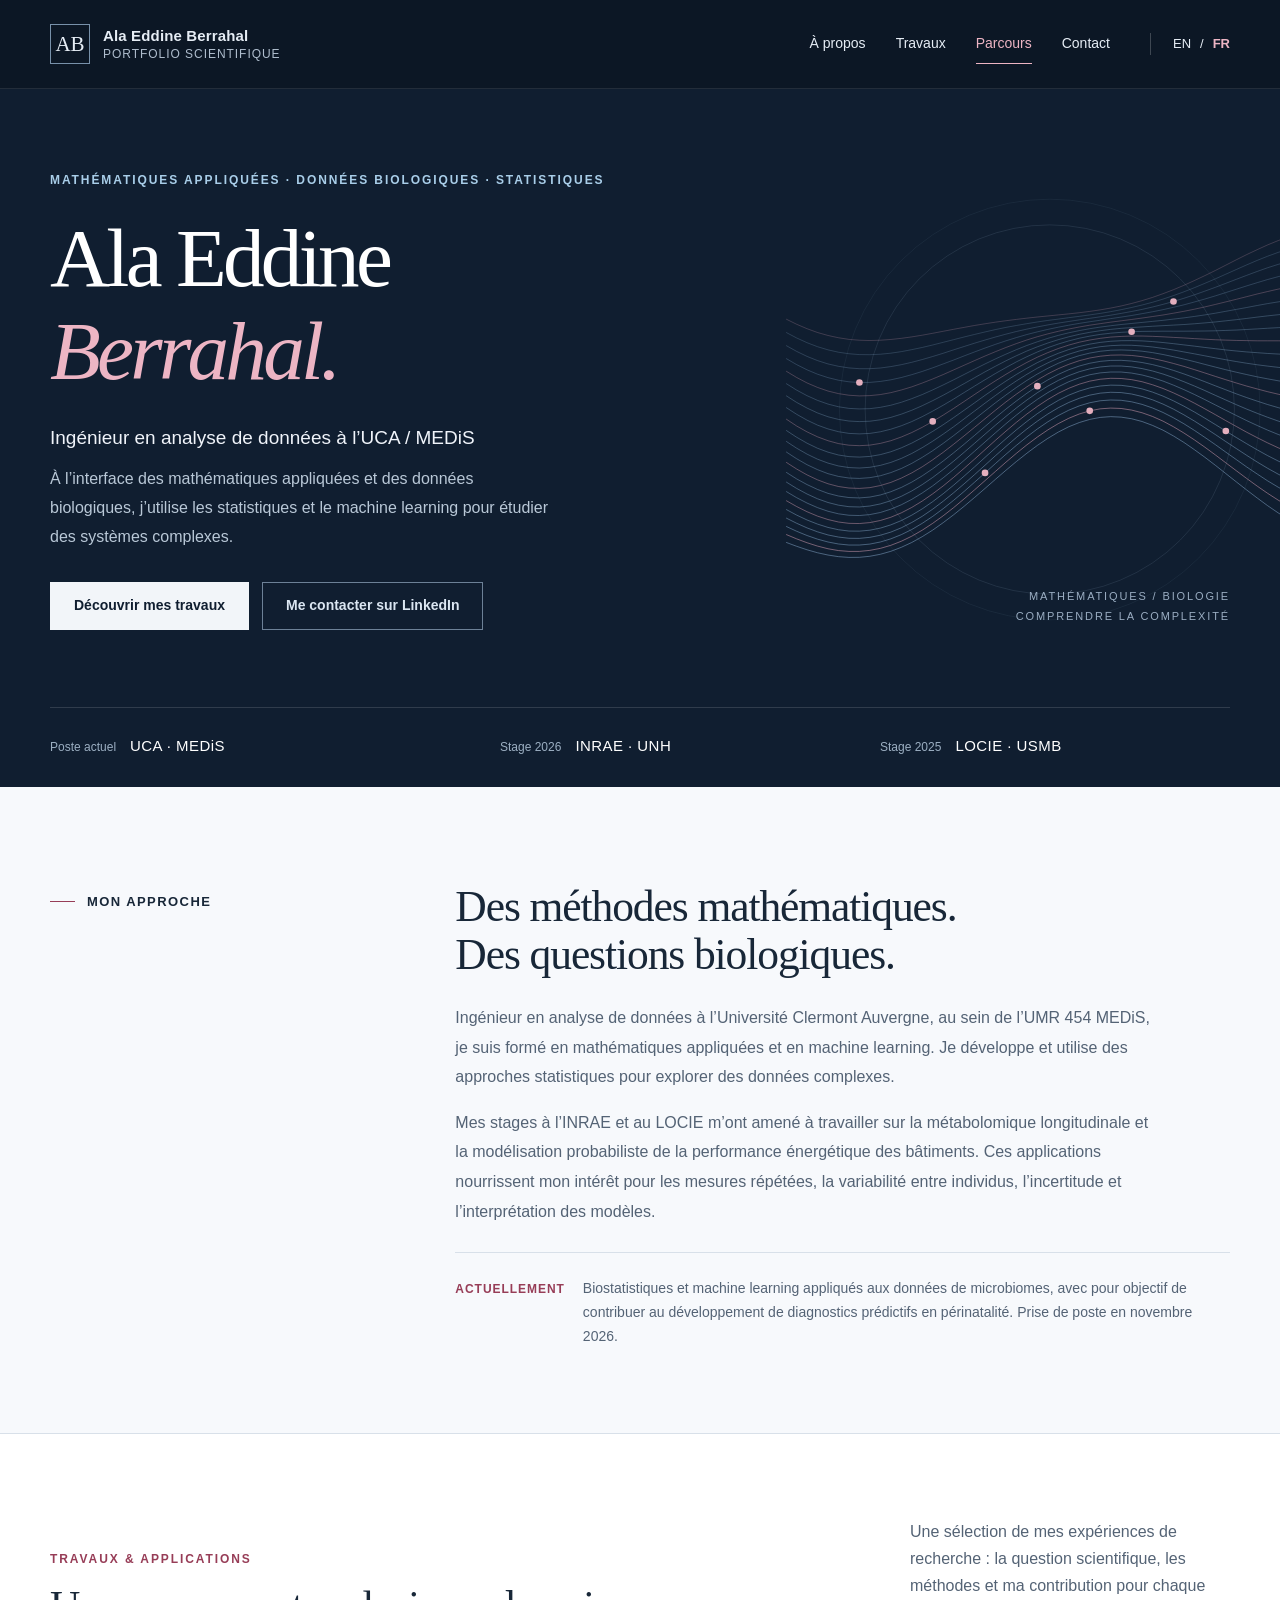
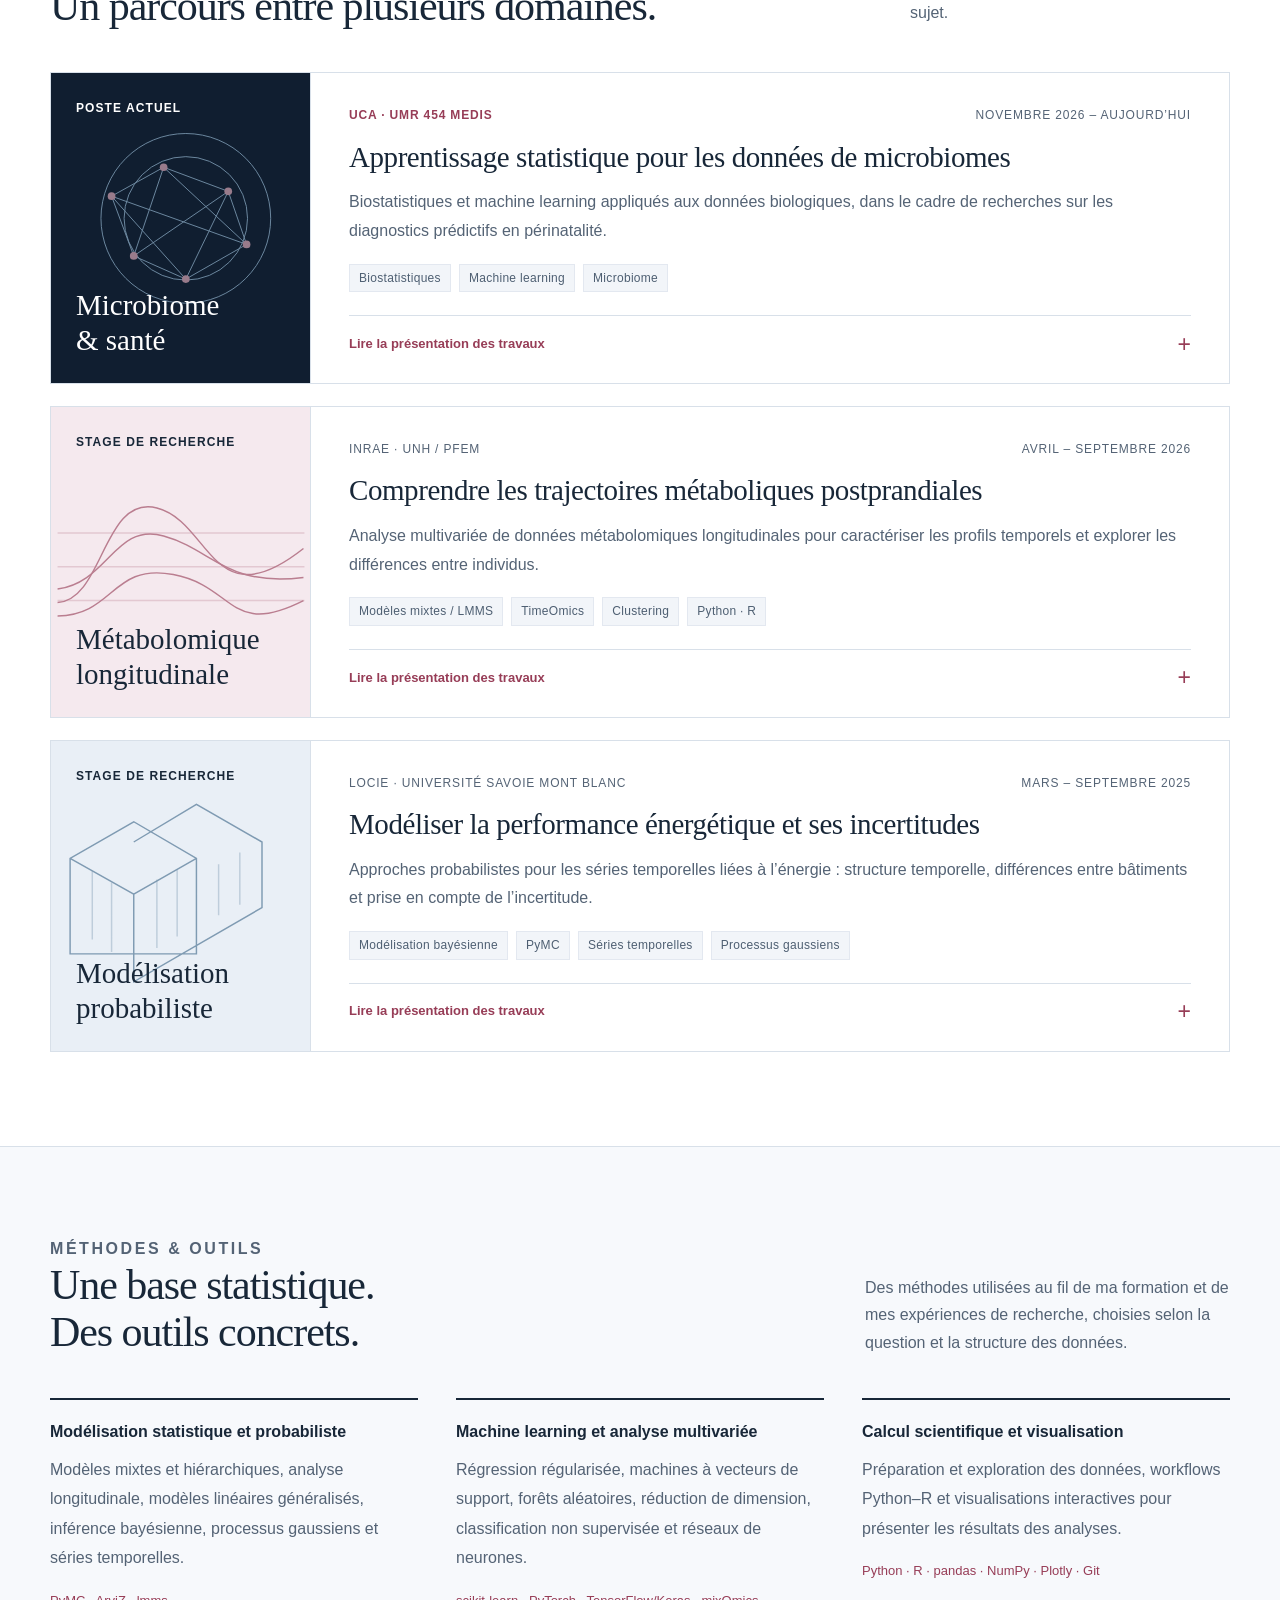
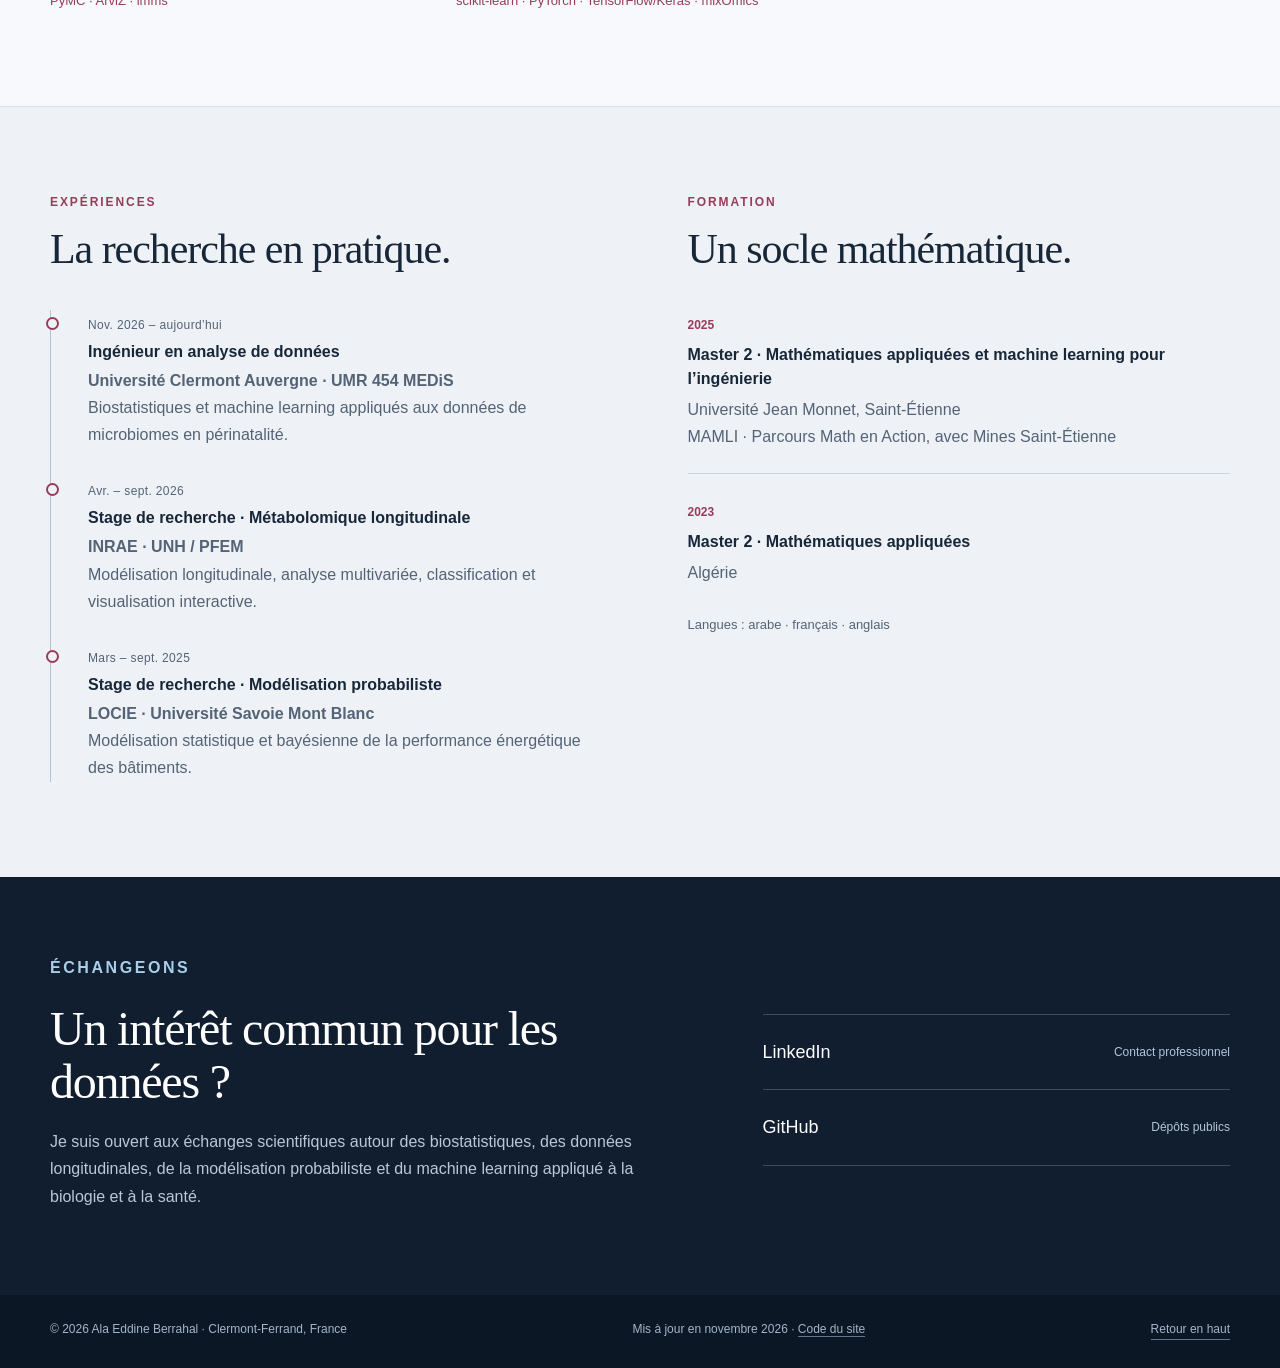
==== fr/index.html @ 33cb370b "Build bilingual research portfolio with accessible navigation and research overviews" ====
<!doctype html>
<html lang="fr"><head><meta charset="utf-8"><meta name="viewport" content="width=device-width, initial-scale=1"><title>Ala Eddine Berrahal | Biostatistiques &amp; Machine Learning</title><meta name="description" content="Ingénieur en analyse de données à l’Université Clermont Auvergne, UMR 454 MEDiS. Biostatistiques, métabolomique longitudinale et modélisation probabiliste. Python et R."><meta name="theme-color" content="#101e30"><link rel="canonical" href="https://alaberrahal.github.io/fr/"><link rel="alternate" hreflang="en" href="https://alaberrahal.github.io/"><link rel="alternate" hreflang="fr" href="https://alaberrahal.github.io/fr/"><link rel="alternate" hreflang="x-default" href="https://alaberrahal.github.io/"><meta property="og:type" content="website"><meta property="og:title" content="Ala Eddine Berrahal | Biostatistiques &amp; Machine Learning"><meta property="og:description" content="Ingénieur en analyse de données à l’Université Clermont Auvergne, UMR 454 MEDiS. Biostatistiques, métabolomique longitudinale et modélisation probabiliste. Python et R."><meta property="og:url" content="https://alaberrahal.github.io/fr/"><meta property="og:image" content="https://alaberrahal.github.io/assets/social-card.png"><meta property="og:image:width" content="1200"><meta property="og:image:height" content="630"><meta name="twitter:card" content="summary_large_image"><link rel="icon" type="image/svg+xml" href="../assets/favicon.svg"><link rel="stylesheet" href="../assets/style.css"><script src="../assets/main.js" defer></script></head>
<body id="top"><a class="skip" href="#main">Aller au contenu</a><header class="site-header"><div class="wrap header-inner"><a class="brand" href="#top" aria-label="Ala Eddine Berrahal"><span class="monogram" aria-hidden="true">AB</span><span class="brand-name">Ala Eddine Berrahal<span class="brand-sub">Portfolio scientifique</span></span></a><nav class="main-nav" id="main-nav" aria-label="Navigation principale"><a href="#about">À propos</a><a href="#research">Travaux</a><a href="#experience">Parcours</a><a href="#contact">Contact</a></nav><div class="language" aria-label="Langue"><a href="../index.html" lang="en" hreflang="en">EN</a><span aria-hidden="true">/</span><a href="index.html" lang="fr" hreflang="fr" aria-current="page">FR</a></div><button class="menu-button" type="button" aria-controls="main-nav" aria-expanded="false" hidden>Menu</button></div></header>
<main id="main"><section class="hero" aria-labelledby="hero-title"><div class="wrap"><div class="hero-main"><div class="hero-copy"><p class="eyebrow">Mathématiques appliquées · Données biologiques · Statistiques</p><h1 id="hero-title">Ala Eddine<br><em>Berrahal.</em></h1><p class="hero-role">Ingénieur en analyse de données à l’UCA / MEDiS</p><p class="hero-description">À l’interface des mathématiques appliquées et des données biologiques, j’utilise les statistiques et le machine learning pour étudier des systèmes complexes.</p><div class="hero-actions"><a class="button button-light" href="#research">Découvrir mes travaux</a><a class="button button-outline" href="https://www.linkedin.com/in/ala-eddine-berrahal-726a81327">Me contacter sur LinkedIn</a></div></div><div class="hero-art" aria-hidden="true"><img src="../assets/research-weave.svg" alt="" width="580" height="470"><span class="art-note">Mathématiques / biologie<br>comprendre la complexité</span></div></div><div class="affiliations"><div class="affiliation"><span>Poste actuel</span><strong>UCA · MEDiS</strong></div><div class="affiliation"><span>Stage 2026</span><strong>INRAE · UNH</strong></div><div class="affiliation"><span>Stage 2025</span><strong>LOCIE · USMB</strong></div></div></div></section>
<section class="intro-section" id="about" aria-labelledby="about-title"><div class="wrap section-split"><div class="section-label">Mon approche</div><div class="intro-copy"><h2 id="about-title">Des méthodes mathématiques.<br>Des questions biologiques.</h2><p>Ingénieur en analyse de données à l’Université Clermont Auvergne, au sein de l’UMR 454 MEDiS, je suis formé en mathématiques appliquées et en machine learning. Je développe et utilise des approches statistiques pour explorer des données complexes.</p><p>Mes stages à l’INRAE et au LOCIE m’ont amené à travailler sur la métabolomique longitudinale et la modélisation probabiliste de la performance énergétique des bâtiments. Ces applications nourrissent mon intérêt pour les mesures répétées, la variabilité entre individus, l’incertitude et l’interprétation des modèles.</p><div class="focus-note"><strong>Actuellement</strong><span>Biostatistiques et machine learning appliqués aux données de microbiomes, avec pour objectif de contribuer au développement de diagnostics prédictifs en périnatalité. Prise de poste en novembre 2026.</span></div></div></div></section>
<section class="research-section" id="research" aria-labelledby="research-title"><div class="wrap"><div class="section-top"><div><p class="eyebrow">Travaux & applications</p><h2 id="research-title">Un parcours entre plusieurs domaines.</h2></div><p>Une sélection de mes expériences de recherche : la question scientifique, les méthodes et ma contribution pour chaque sujet.</p></div><div class="work-list"><article class="work-card"><div class="work-visual navy"><span class="visual-label">Poste actuel</span><svg viewBox="0 0 280 210" aria-hidden="true"><g fill="none" stroke="#a9cee9" stroke-width="1"><circle cx="145" cy="95" r="64"/><circle cx="145" cy="95" r="88"/><path d="M68 72 122 42 189 67 208 122 145 158 91 134Z M68 72 145 158 189 67 91 134 122 42 208 122Z"/></g><g fill="#edb5c4"><circle cx="68" cy="72" r="4"/><circle cx="122" cy="42" r="4"/><circle cx="189" cy="67" r="4"/><circle cx="208" cy="122" r="4"/><circle cx="145" cy="158" r="4"/><circle cx="91" cy="134" r="4"/></g></svg><span class="visual-domain">Microbiome<br>& santé</span></div><div class="work-body"><div class="work-meta"><span class="current">UCA · UMR 454 MEDiS</span><span>Novembre 2026 – aujourd’hui</span></div><h3>Apprentissage statistique pour les données de microbiomes</h3><p class="work-description">Biostatistiques et machine learning appliqués aux données biologiques, dans le cadre de recherches sur les diagnostics prédictifs en périnatalité.</p><ul class="tags"><li>Biostatistiques</li><li>Machine learning</li><li>Microbiome</li></ul><details class="work-details"><summary>Lire la présentation des travaux</summary><div class="detail-content"><h4>Question scientifique</h4><p>Comment les données de microbiomes peuvent-elles contribuer au développement d’approches prédictives en santé périnatale ?</p><h4>Approche</h4><p>Le poste associe l’analyse de données biologiques à la modélisation statistique et au machine learning. Mon travail initial porte sur la lecture bibliographique et la compréhension du contexte scientifique, des données et des méthodes existantes.</p><h4>Ma contribution</h4><p>Ingénieur en analyse de données au sein de l’UMR 454 MEDiS à l’Université Clermont Auvergne, sous la responsabilité du Pr Pierre Peyret. Le poste vient de commencer ; aucun résultat achevé n’est présenté ici.</p><p class="availability"><strong>Ressources publiques.</strong> Cette présentation décrit le périmètre scientifique de mon poste actuel. Aucune donnée ni aucun code de ce projet ne sont publiés sur ce portfolio.</p></div></details></div></article><article class="work-card"><div class="work-visual rose"><span class="visual-label">Stage de recherche</span><svg viewBox="0 0 280 210" aria-hidden="true"><g fill="none" stroke="#973d57" stroke-width="1.5"><path d="M12 147C60 144 59 35 115 49S172 166 267 91"/><path d="M12 133C65 126 71 64 122 78S186 131 267 121"/><path d="M12 161C71 160 68 106 132 118S190 184 267 145"/><path opacity=".3" d="M12 110H268M12 75H268M12 145H268"/></g></svg><span class="visual-domain">Métabolomique<br>longitudinale</span></div><div class="work-body"><div class="work-meta"><span class="">INRAE · UNH / PFEM</span><span>Avril – septembre 2026</span></div><h3>Comprendre les trajectoires métaboliques postprandiales</h3><p class="work-description">Analyse multivariée de données métabolomiques longitudinales pour caractériser les profils temporels et explorer les différences entre individus.</p><ul class="tags"><li>Modèles mixtes / LMMS</li><li>TimeOmics</li><li>Clustering</li><li>Python · R</li></ul><details class="work-details"><summary>Lire la présentation des travaux</summary><div class="detail-content"><h4>Question scientifique</h4><p>Comment résumer la dynamique de nombreux signaux métaboliques mesurés après un repas et identifier des groupes de profils temporels similaires ?</p><h4>Approche</h4><p>Modélisation longitudinale avec LMMS, intégration multivariée avec TimeOmics et classification PAM à partir de distances de Wasserstein et de Jensen–Shannon. La stabilité des groupes a été étudiée par bootstrap, avec des comparaisons ARI et Jaccard.</p><h4>Ma contribution</h4><p>J’ai travaillé sur le workflow d’analyse, la représentation et la classification des profils temporels et des individus, ainsi que sur des visualisations interactives avec Plotly. Python et R ont été reliés via rpy2. Encadrement scientifique : Etienne Jules, à l’Unité de Nutrition Humaine (UNH).</p><p class="availability"><strong>Ressources publiques.</strong> Il s’agit d’une synthèse méthodologique de mon stage. Les notebooks d’analyse originaux et les données biologiques ne sont pas inclus dans ce dépôt public.</p></div></details></div></article><article class="work-card"><div class="work-visual "><span class="visual-label">Stage de recherche</span><svg viewBox="0 0 280 210" aria-hidden="true"><g fill="none" stroke="#3f688a" stroke-width="1.5"><path d="M25 165V66L91 28 156 66V165ZM25 66 91 103 156 66M91 103V194L224 117V49L156 10 91 49"/><path opacity=".4" d="M48 79V150M68 91V163M115 88V159M136 77V147M179 72V125M201 60V114"/></g></svg><span class="visual-domain">Modélisation<br>probabiliste</span></div><div class="work-body"><div class="work-meta"><span class="">LOCIE · Université Savoie Mont Blanc</span><span>Mars – septembre 2025</span></div><h3>Modéliser la performance énergétique et ses incertitudes</h3><p class="work-description">Approches probabilistes pour les séries temporelles liées à l’énergie : structure temporelle, différences entre bâtiments et prise en compte de l’incertitude.</p><ul class="tags"><li>Modélisation bayésienne</li><li>PyMC</li><li>Séries temporelles</li><li>Processus gaussiens</li></ul><details class="work-details"><summary>Lire la présentation des travaux</summary><div class="detail-content"><h4>Question scientifique</h4><p>Comment prendre en compte la variation temporelle et l’incertitude dans l’analyse de la performance énergétique des bâtiments ?</p><h4>Approche</h4><p>Exploration de modèles linéaires généralisés et hiérarchiques, de modèles ARIMA/ARMAX, de processus gaussiens et de modèles de Markov cachés, avec des implémentations probabilistes sous PyMC.</p><h4>Ma contribution</h4><p>Stage de recherche au LOCIE, encadré par Simon Rouchier et Olivier Bodart, dans le cadre de mon Master en mathématiques appliquées et machine learning pour l’ingénierie.</p><p class="availability"><strong>Ressources publiques.</strong> Un dépôt public lié à ce stage est disponible : <a class="inline-link" href="https://github.com/AlaBerrahal/poem">poem</a>. Il s’agit d’un fork du <a class="inline-link" href="https://github.com/srouchier/poem">dépôt de Simon Rouchier</a> ; les auteurs et l’historique restent indiqués dans le dépôt.</p></div></details></div></article></div></div></section>
<section class="skills-section" id="methods" aria-labelledby="skills-title"><div class="wrap"><div class="skills-heading"><div><p class="eyebrow">Méthodes & outils</p><h2 id="skills-title">Une base statistique.<br>Des outils concrets.</h2></div><p>Des méthodes utilisées au fil de ma formation et de mes expériences de recherche, choisies selon la question et la structure des données.</p></div><div class="skill-grid"><article class="skill-group"><h3>Modélisation statistique et probabiliste</h3><p>Modèles mixtes et hiérarchiques, analyse longitudinale, modèles linéaires généralisés, inférence bayésienne, processus gaussiens et séries temporelles.</p><div class="skill-tools">PyMC · ArviZ · lmms</div></article><article class="skill-group"><h3>Machine learning et analyse multivariée</h3><p>Régression régularisée, machines à vecteurs de support, forêts aléatoires, réduction de dimension, classification non supervisée et réseaux de neurones.</p><div class="skill-tools">scikit-learn · PyTorch · TensorFlow/Keras · mixOmics</div></article><article class="skill-group"><h3>Calcul scientifique et visualisation</h3><p>Préparation et exploration des données, workflows Python–R et visualisations interactives pour présenter les résultats des analyses.</p><div class="skill-tools">Python · R · pandas · NumPy · Plotly · Git</div></article></div></div></section>
<section class="experience-section" id="experience" aria-labelledby="experience-title"><div class="wrap experience-grid"><div><p class="eyebrow">Expériences</p><h2 id="experience-title">La recherche en pratique.</h2><ol class="timeline"><li><time>Nov. 2026 – aujourd’hui</time><h3>Ingénieur en analyse de données</h3><p><strong>Université Clermont Auvergne · UMR 454 MEDiS</strong><br>Biostatistiques et machine learning appliqués aux données de microbiomes en périnatalité.</p></li><li><time>Avr. – sept. 2026</time><h3>Stage de recherche · Métabolomique longitudinale</h3><p><strong>INRAE · UNH / PFEM</strong><br>Modélisation longitudinale, analyse multivariée, classification et visualisation interactive.</p></li><li><time>Mars – sept. 2025</time><h3>Stage de recherche · Modélisation probabiliste</h3><p><strong>LOCIE · Université Savoie Mont Blanc</strong><br>Modélisation statistique et bayésienne de la performance énergétique des bâtiments.</p></li></ol></div><div><p class="eyebrow">Formation</p><h2>Un socle mathématique.</h2><div class="education"><article><time>2025</time><h3>Master 2 · Mathématiques appliquées et machine learning pour l’ingénierie</h3><p>Université Jean Monnet, Saint-Étienne<br>MAMLI · Parcours Math en Action, avec Mines Saint-Étienne</p></article><article><time>2023</time><h3>Master 2 · Mathématiques appliquées</h3><p>Algérie</p></article></div><p class="languages">Langues : arabe · français · anglais</p></div></div></section>
<section class="contact-section" id="contact" aria-labelledby="contact-title"><div class="wrap contact-grid"><div><p class="eyebrow">Échangeons</p><h2 id="contact-title">Un intérêt commun pour les données ?</h2><p>Je suis ouvert aux échanges scientifiques autour des biostatistiques, des données longitudinales, de la modélisation probabiliste et du machine learning appliqué à la biologie et à la santé.</p></div><div class="contact-links"><a class="contact-link" href="https://www.linkedin.com/in/ala-eddine-berrahal-726a81327">LinkedIn<span>Contact professionnel</span></a><a class="contact-link" href="https://github.com/AlaBerrahal">GitHub<span>Dépôts publics</span></a></div></div></section></main>
<footer class="footer"><div class="wrap footer-inner"><p>© 2026 Ala Eddine Berrahal · Clermont-Ferrand, France</p><p>Mis à jour en novembre 2026 · <a href="https://github.com/AlaBerrahal/alaberrahal.github.io">Code du site</a></p><a class="top-link" href="#top">Retour en haut</a></div></footer></body></html>
---- assets/style.css ----
@charset "UTF-8";
:root{--navy:#101e30;--navy-deep:#0c1725;--paper:#f7f9fc;--white:#fff;--ink:#182738;--muted:#546375;--line:#d8e0e9;--wine:#973d57;--rose:#edb5c4;--blue:#a9cee9;--sans:Inter,-apple-system,BlinkMacSystemFont,"Segoe UI",sans-serif;--serif:"Iowan Old Style","Palatino Linotype","Book Antiqua",Georgia,serif}
*{box-sizing:border-box}html{scroll-behavior:smooth;scroll-padding-top:96px}body{margin:0;font-family:var(--sans);font-size:16px;line-height:1.7;color:var(--ink);background:var(--paper);-webkit-font-smoothing:antialiased}a{color:inherit;text-decoration:none}button{font:inherit}a,button,summary{-webkit-tap-highlight-color:transparent}a:focus-visible,button:focus-visible,summary:focus-visible{outline:3px solid var(--wine);outline-offset:5px}::selection{background:#d4e7f8;color:var(--navy)}.wrap{width:min(1180px,calc(100% - 96px));margin:auto}.skip{position:fixed;top:8px;left:8px;background:white;padding:12px 20px;transform:translateY(-160%);z-index:100}.skip:focus{transform:none}.site-header{position:sticky;top:0;z-index:20;background:var(--navy-deep);color:#e6edf5;border-bottom:1px solid #ffffff18}.header-inner{height:88px;display:flex;align-items:center;gap:40px}.brand{display:flex;gap:13px;align-items:center;margin-right:auto;line-height:1.35}.monogram{width:40px;height:40px;display:grid;place-items:center;border:1px solid #7891aa;font-family:var(--serif);font-size:21px}.brand-name{font-weight:600;font-size:15px;letter-spacing:.01em}.brand-sub{display:block;font-size:12px;color:#afbdcd;font-weight:400;letter-spacing:.08em;text-transform:uppercase}.main-nav{display:flex;align-items:center;gap:30px;font-size:14px}.main-nav a{padding:8px 0;border-bottom:1px solid transparent}.main-nav a:hover,.main-nav a[aria-current]{color:var(--rose);border-color:var(--rose)}.language{font-size:13px;display:flex;gap:9px;border-left:1px solid #ffffff35;padding-left:22px;white-space:nowrap}.language [aria-current]{font-weight:700;color:var(--rose)}.language a:hover{color:var(--rose)}.menu-button{display:none;background:none;color:white;border:1px solid #6e8196;padding:7px 12px;cursor:pointer}.hero{background:var(--navy);color:white;overflow:hidden;position:relative}.hero-main{display:grid;grid-template-columns:1.2fr .8fr;align-items:center;gap:30px;min-height:610px;padding:76px 0 72px}.eyebrow{font-size:12px;text-transform:uppercase;font-weight:600;letter-spacing:.16em;color:var(--wine);margin:0 0 21px}.hero .eyebrow{color:var(--blue)}h1,h2,h3,p{margin-top:0}h1,h2,h3{line-height:1.12}h1{font-family:var(--serif);font-size:clamp(64px,6.5vw,88px);font-weight:400;letter-spacing:-.045em;margin:0 0 26px}h1 em{font-weight:400;color:var(--rose)}.hero-role{font-size:19px;line-height:1.45;font-weight:500;margin-bottom:14px;color:#f0f4fa}.hero-description{font-size:17px;line-height:1.8;max-width:510px;color:#b9c8d7;margin-bottom:30px}.hero-actions{display:flex;gap:13px;flex-wrap:wrap}.button{display:inline-flex;align-items:center;justify-content:center;min-height:48px;padding:11px 23px;border:1px solid var(--wine);background:var(--wine);color:white;font-size:14px;font-weight:600;transition:background .2s}.button:hover{background:#7e2943;border-color:#7e2943}.button-light{background:#f2f5f9;border-color:#f2f5f9;color:var(--navy)}.button-light:hover{background:white;border-color:white}.button-outline{color:#dbe6f2;border-color:#6d8197;background:transparent}.button-outline:hover{background:#243449;border-color:#9cb3cc}.hero-art{position:relative;align-self:stretch;display:flex;align-items:center;justify-content:center}.hero-art img{width:120%;max-width:none;margin-right:-90px;opacity:.96}.art-note{position:absolute;bottom:8px;right:0;text-transform:uppercase;font-size:11px;color:#9aadc2;letter-spacing:.17em;text-align:right;line-height:1.8}.affiliations{display:grid;grid-template-columns:1.2fr 1fr 1fr;border-top:1px solid #ffffff22;padding:25px 0 28px;gap:30px}.affiliation{display:flex;align-items:baseline;gap:14px}.affiliation span{font-size:12px;color:#9cafc2}.affiliation strong{font-size:15px;font-weight:500;letter-spacing:.03em}.intro-section{padding:95px 0 84px}.section-split{display:grid;grid-template-columns:.42fr 1fr;gap:80px}.section-label{font-size:13px;font-weight:600;letter-spacing:.11em;text-transform:uppercase;display:flex;align-items:flex-start;gap:12px;padding-top:9px}.section-label:before{content:"";height:1px;width:25px;background:var(--wine);margin-top:10px}.intro-copy h2{font-family:var(--serif);font-size:clamp(34px,3.4vw,46px);font-weight:400;letter-spacing:-.025em;max-width:720px;margin-bottom:24px}.intro-copy p{font-size:17px;line-height:1.85;color:var(--muted);max-width:700px}.inline-link{border-bottom:1px solid #a3afbf;padding-bottom:2px}.inline-link:hover{color:var(--wine);border-color:var(--wine)}.focus-note{display:flex;gap:18px;margin-top:26px;padding-top:24px;border-top:1px solid var(--line);font-size:14px;color:var(--muted)}.focus-note strong{color:var(--wine);white-space:nowrap;font-size:12px;letter-spacing:.08em;text-transform:uppercase;padding-top:2px}.research-section{background:white;padding:84px 0 94px;border-top:1px solid var(--line);border-bottom:1px solid var(--line)}.section-top{display:flex;justify-content:space-between;gap:35px;align-items:flex-end;margin-bottom:42px}.section-top h2,.experience-section h2,.skills-section h2{font-family:var(--serif);font-weight:400;font-size:42px;letter-spacing:-.025em;margin-bottom:0}.section-top .eyebrow{margin-bottom:14px}.section-top>p{max-width:320px;color:var(--muted);font-size:14px;margin:0 0 4px}.work-list{display:flex;flex-direction:column;gap:22px}.work-card{border:1px solid var(--line);display:grid;grid-template-columns:260px 1fr;background:var(--white)}.work-visual{position:relative;overflow:hidden;padding:25px;min-height:285px;background:#e9eff6;display:flex;flex-direction:column;justify-content:space-between;border-right:1px solid var(--line)}.work-visual.rose{background:#f5e9ee}.work-visual.navy{background:var(--navy);color:white}.work-visual .visual-label{font-size:12px;letter-spacing:.09em;font-weight:600;text-transform:uppercase;z-index:1}.work-visual .visual-domain{font-family:var(--serif);font-size:29px;line-height:1.2;z-index:1;max-width:180px}.work-visual svg{width:270px;height:210px;position:absolute;left:-5px;top:50px;opacity:.62}.work-body{padding:32px 38px 25px;min-width:0}.work-meta{display:flex;justify-content:space-between;gap:15px;flex-wrap:wrap;font-size:12px;text-transform:uppercase;letter-spacing:.07em;margin-bottom:14px;color:var(--muted)}.work-meta .current{color:var(--wine);font-weight:600}.work-body h3{font-family:var(--serif);font-weight:400;font-size:29px;letter-spacing:-.015em;line-height:1.22;margin-bottom:13px}.work-description{font-size:15px;color:var(--muted);margin-bottom:18px;line-height:1.8}.tags{display:flex;gap:8px;flex-wrap:wrap;list-style:none;padding:0;margin:0 0 23px}.tags li{font-size:11px;padding:3px 9px;line-height:1.7;background:#f2f5f9;color:#4e5f72;border:1px solid #e3e8f0;letter-spacing:.025em}.work-details{border-top:1px solid var(--line);padding-top:14px}.work-details summary{font-size:13px;font-weight:600;cursor:pointer;list-style:none;display:flex;align-items:center;justify-content:space-between;gap:20px;color:var(--wine);min-height:28px}.work-details summary::-webkit-details-marker{display:none}.work-details summary:after{content:"+";font-size:23px;font-weight:400;line-height:1}.work-details[open] summary:after{content:"−"}.detail-content{padding:18px 0 2px;font-size:14px;color:var(--muted)}.detail-content h4{font-size:13px;font-weight:600;color:var(--ink);margin:17px 0 4px}.detail-content p{margin-bottom:12px}.detail-content ul{padding-left:20px}.detail-content li{margin-bottom:6px}.detail-content .availability{font-size:13px;border-left:2px solid #adbdce;padding-left:14px;margin:20px 0 7px}.skills-section{padding:88px 0 94px}.skills-heading{display:flex;justify-content:space-between;gap:40px;align-items:flex-end;margin-bottom:42px}.skills-heading p{color:var(--muted);font-size:15px;max-width:365px;margin:0}.skill-grid{display:grid;grid-template-columns:repeat(3,1fr);gap:38px}.skill-group{border-top:2px solid var(--ink);padding-top:23px}.skill-group h3{font-size:16px;font-weight:600;margin-bottom:14px}.skill-group p{font-size:14px;color:var(--muted);line-height:1.85}.skill-tools{font-size:13px;color:var(--wine);font-weight:500;margin-top:17px}.experience-section{padding:85px 0 95px;background:#eef2f7;border-top:1px solid var(--line)}.experience-grid{display:grid;grid-template-columns:1fr 1fr;gap:95px}.experience-section .eyebrow{margin-bottom:13px}.timeline{margin:37px 0 0;padding:0 0 0 20px;border-left:1px solid #b4c2d1;list-style:none}.timeline li{position:relative;padding:0 0 28px 17px}.timeline li:last-child{padding-bottom:0}.timeline li:before{content:"";position:absolute;top:7px;left:-25px;width:9px;height:9px;border-radius:50%;border:2px solid var(--wine);background:#eef2f7}.timeline time{font-size:12px;letter-spacing:.03em;color:var(--muted)}.timeline h3{font-size:16px;font-weight:600;margin:6px 0}.timeline p{font-size:14px;color:var(--muted);line-height:1.7;margin-bottom:0}.education{margin-top:37px}.education article{padding-bottom:23px;margin-bottom:23px;border-bottom:1px solid #cbd5e1}.education article:last-child{border:0;margin-bottom:0;padding-bottom:0}.education time{font-size:12px;color:var(--wine);font-weight:600}.education h3{font-size:16px;line-height:1.5;margin:6px 0 5px;font-weight:600}.education p{font-size:14px;color:var(--muted);margin:0}.languages{margin-top:27px;font-size:13px;color:var(--muted)}.contact-section{background:var(--navy);color:white;padding:77px 0 69px}.contact-grid{display:grid;grid-template-columns:1.15fr .85fr;gap:80px;align-items:center}.contact-section .eyebrow{color:var(--blue)}.contact-section h2{font-family:var(--serif);font-size:48px;letter-spacing:-.025em;font-weight:400;margin-bottom:19px}.contact-section p{color:#b9c8d7;font-size:16px;max-width:590px}.contact-links{display:flex;flex-direction:column}.contact-link{display:flex;justify-content:space-between;align-items:center;gap:24px;padding:22px 0;border-bottom:1px solid #ffffff32;font-size:18px}.contact-link:first-child{border-top:1px solid #ffffff32}.contact-link span{font-size:12px;color:#b3c5d8}.contact-link:hover{color:var(--rose)}.footer{padding:24px 0 28px;background:var(--navy-deep);color:#a4b5c8;font-size:12px}.footer-inner{display:flex;justify-content:space-between;gap:20px;flex-wrap:wrap}.footer p{margin:0}.footer a{border-bottom:1px solid #63758b}.footer a:hover{color:white}.top-link{white-space:nowrap}.not-found{min-height:75vh;display:grid;align-content:center;justify-items:start;gap:12px}.not-found h1{font-size:70px;color:var(--navy)}
@media(min-width:1600px){.hero-main{min-height:660px}}@media(max-width:1050px){.wrap{width:calc(100% - 64px)}.header-inner{gap:25px}.main-nav{gap:20px}.hero-main{grid-template-columns:1.3fr .7fr;min-height:570px}h1{font-size:73px}.hero-art img{width:145%;margin-right:-55px}.section-split{gap:40px;grid-template-columns:.35fr 1fr}.affiliation{gap:9px;flex-wrap:wrap}.work-card{grid-template-columns:220px 1fr}.work-body{padding:29px 30px 24px}.experience-grid{gap:55px}.contact-grid{gap:50px}.brand-sub{font-size:11px}}
@media(max-width:760px){html{scroll-padding-top:85px}.wrap{width:calc(100% - 40px)}.header-inner{height:75px;gap:16px}.brand-name{font-size:13px}.brand-sub{font-size:10px}.monogram{width:34px;height:34px;font-size:18px}.language{border:0;padding-left:0;font-size:12px;gap:7px}.menu-button{display:block;font-size:12px;padding:5px 10px}.main-nav{display:none;position:absolute;top:75px;left:0;right:0;background:var(--navy-deep);border-bottom:1px solid #ffffff35;padding:15px 22px;gap:24px;flex-wrap:wrap}.main-nav.is-open{display:flex}.main-nav a{font-size:14px}.hero-main{grid-template-columns:1fr;padding:59px 0 49px;min-height:0;gap:0}.hero-copy{position:relative;z-index:2}.hero .eyebrow{font-size:10px;max-width:320px;line-height:1.8;letter-spacing:.13em;margin-bottom:22px}h1{font-size:clamp(56px,12vw,76px);margin-bottom:24px}.hero-role{font-size:17px;max-width:340px}.hero-description{font-size:15px;max-width:460px}.hero-art{position:absolute;right:-180px;top:70px;width:470px;height:490px;opacity:.13;pointer-events:none}.hero-art img{width:100%;margin:0}.art-note{display:none}.affiliations{padding:23px 0;grid-template-columns:1fr 1fr 1fr;gap:15px}.affiliation{display:block;line-height:1.65}.affiliation span{display:block;font-size:10px}.affiliation strong{font-size:12px}.intro-section{padding:56px 0}.section-split{display:block}.section-label{margin-bottom:25px;font-size:11px}.intro-copy h2{font-size:34px}.intro-copy p{font-size:15px}.focus-note{font-size:13px;display:block}.focus-note strong{display:block;margin-bottom:7px}.research-section{padding:55px 0 60px}.section-top{display:block;margin-bottom:30px}.section-top h2,.skills-section h2,.experience-section h2{font-size:34px}.section-top>p{margin-top:17px;max-width:480px;font-size:14px}.work-card{display:block}.work-visual{min-height:165px;border-right:0;border-bottom:1px solid var(--line);padding:20px 24px}.work-visual .visual-domain{font-size:26px;max-width:200px}.work-visual svg{left:auto;right:-10px;top:-10px;width:230px;height:190px;opacity:.35}.work-body{padding:25px 24px 22px}.work-body h3{font-size:26px}.work-meta{font-size:10px}.work-description{font-size:14px}.tags{gap:6px}.tags li{font-size:10px}.work-details summary{font-size:12px}.skills-section{padding:55px 0}.skills-heading{display:block;margin-bottom:30px}.skills-heading p{margin-top:20px;font-size:14px}.skill-grid{grid-template-columns:1fr;gap:24px}.skill-group{padding-top:19px}.skill-group p{margin-bottom:12px}.skill-tools{margin-top:10px}.experience-section{padding:55px 0}.experience-grid{grid-template-columns:1fr;gap:48px}.contact-section{padding:55px 0 50px}.contact-grid{grid-template-columns:1fr;gap:25px}.contact-section h2{font-size:38px}.contact-section p{font-size:15px}.contact-link{padding:18px 0;font-size:17px}.footer-inner{display:block;line-height:2}.footer-inner .top-link{display:inline-block;margin-top:9px}.footer{font-size:11px}}
@media(prefers-reduced-motion:reduce){html{scroll-behavior:auto}*{transition:none!important}}@media print{.site-header,.hero-art,.hero-actions,.contact-links,.top-link{display:none}.hero,.contact-section,.footer{background:white;color:var(--ink)}.hero-description,.contact-section p,.hero-role,.hero .eyebrow{color:var(--muted)}.hero-main{display:block;min-height:0;padding:25px 0}.hero h1{font-size:48px}.hero h1 em{color:var(--wine)}.wrap{width:100%}.intro-section,.research-section,.skills-section,.experience-section,.contact-section{padding:25px 0;background:white}.work-card{break-inside:avoid}.work-visual{display:none}.work-card{grid-template-columns:1fr}.work-body{padding:20px}.work-details{display:none}.contact-section h2{font-size:28px}.section-top h2,.skills-section h2,.experience-section h2{font-size:28px}.experience-grid{gap:30px}.footer{color:var(--muted)}.affiliations{color:var(--ink)}.affiliation span{color:var(--muted)}}

[hidden]{display:none!important}@media(max-width:760px){html:not(.js) .main-nav{display:flex;position:static;order:3;flex-basis:100%;padding:0}html:not(.js) .header-inner{height:auto;min-height:75px;flex-wrap:wrap;padding:15px 0}}

.hero-description,.intro-copy p,.work-description,.detail-content,.skill-group p,.timeline p,.education p,.contact-section p,.section-top>p,.skills-heading p{font-size:1rem}.tags li{font-size:.75rem}.work-meta,.visual-label,.affiliation span,.eyebrow{font-size:.75rem}@media(max-width:760px){.hero .eyebrow,.work-meta,.affiliation span,.tags li,.footer{font-size:.75rem}.brand-sub{font-size:.6875rem}.hero-description,.intro-copy p,.work-description,.detail-content,.skill-group p,.timeline p,.education p,.contact-section p,.section-top>p,.skills-heading p{font-size:1rem}}
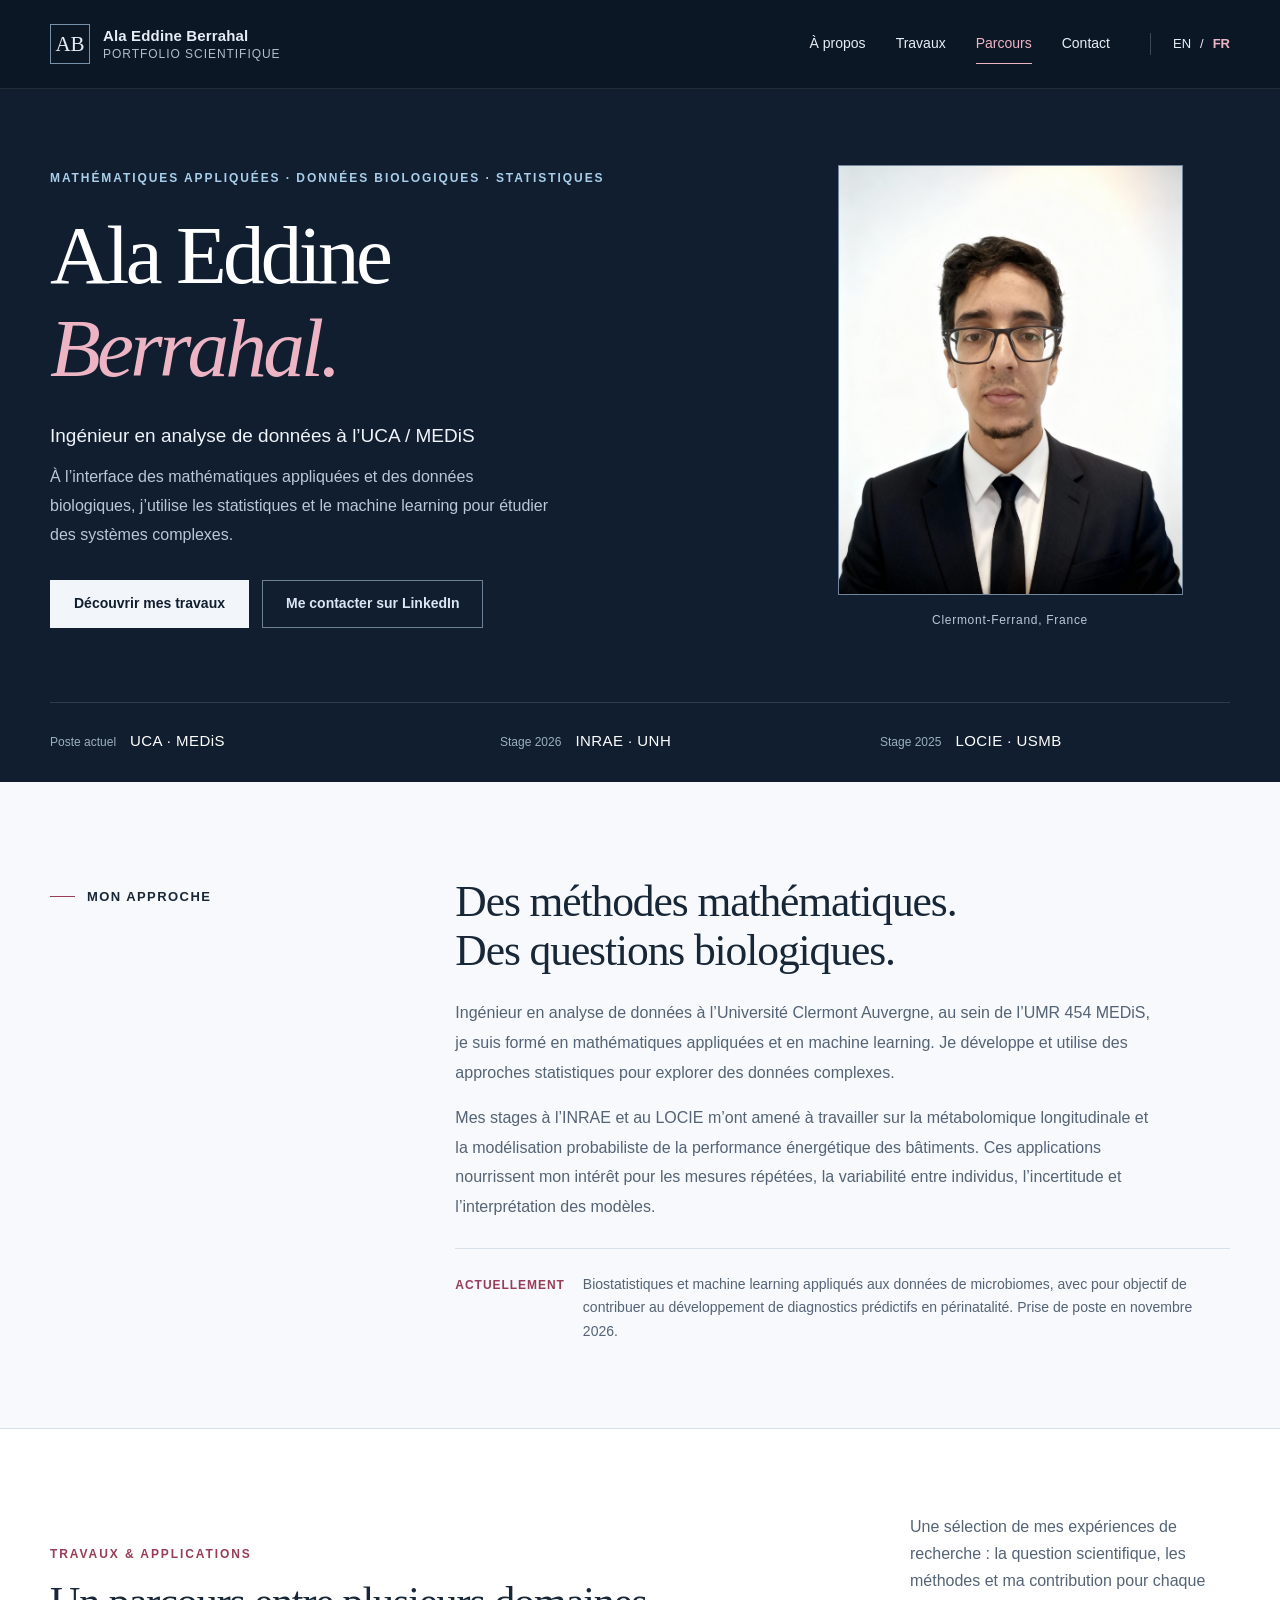
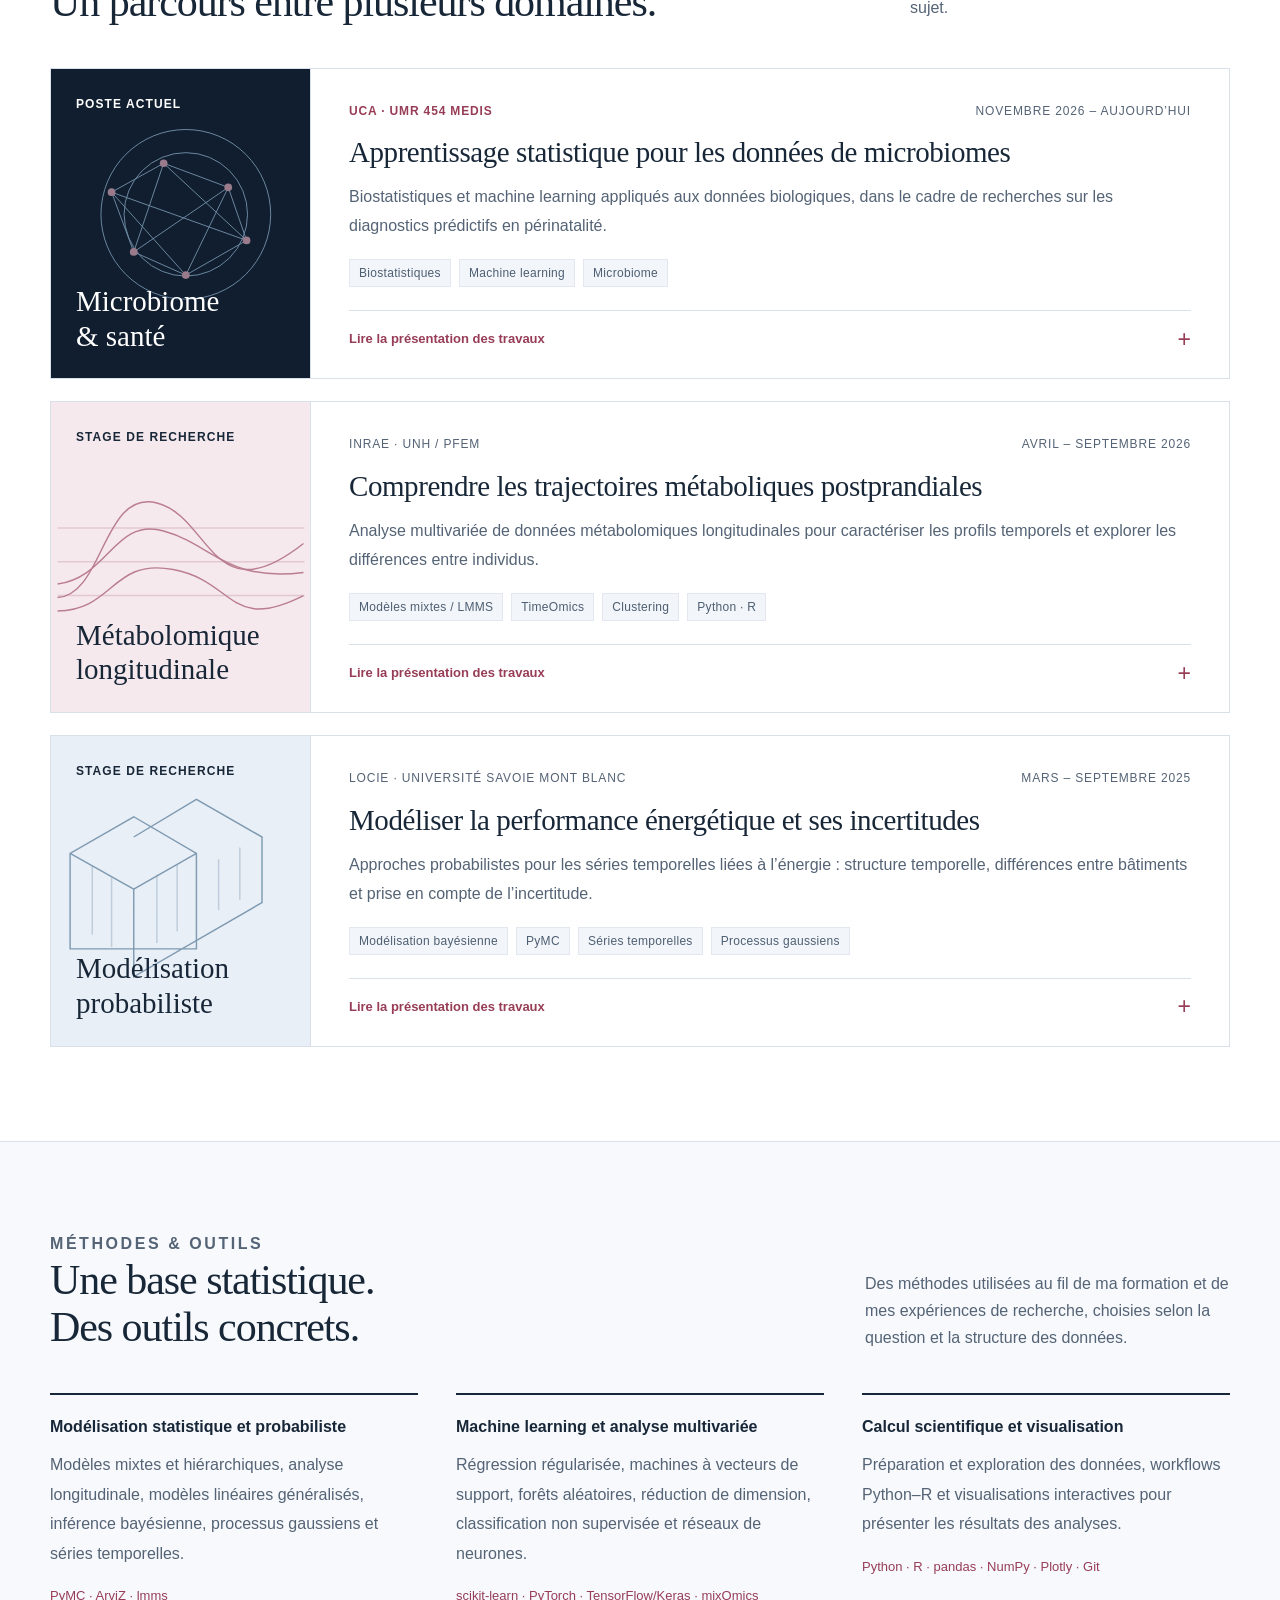
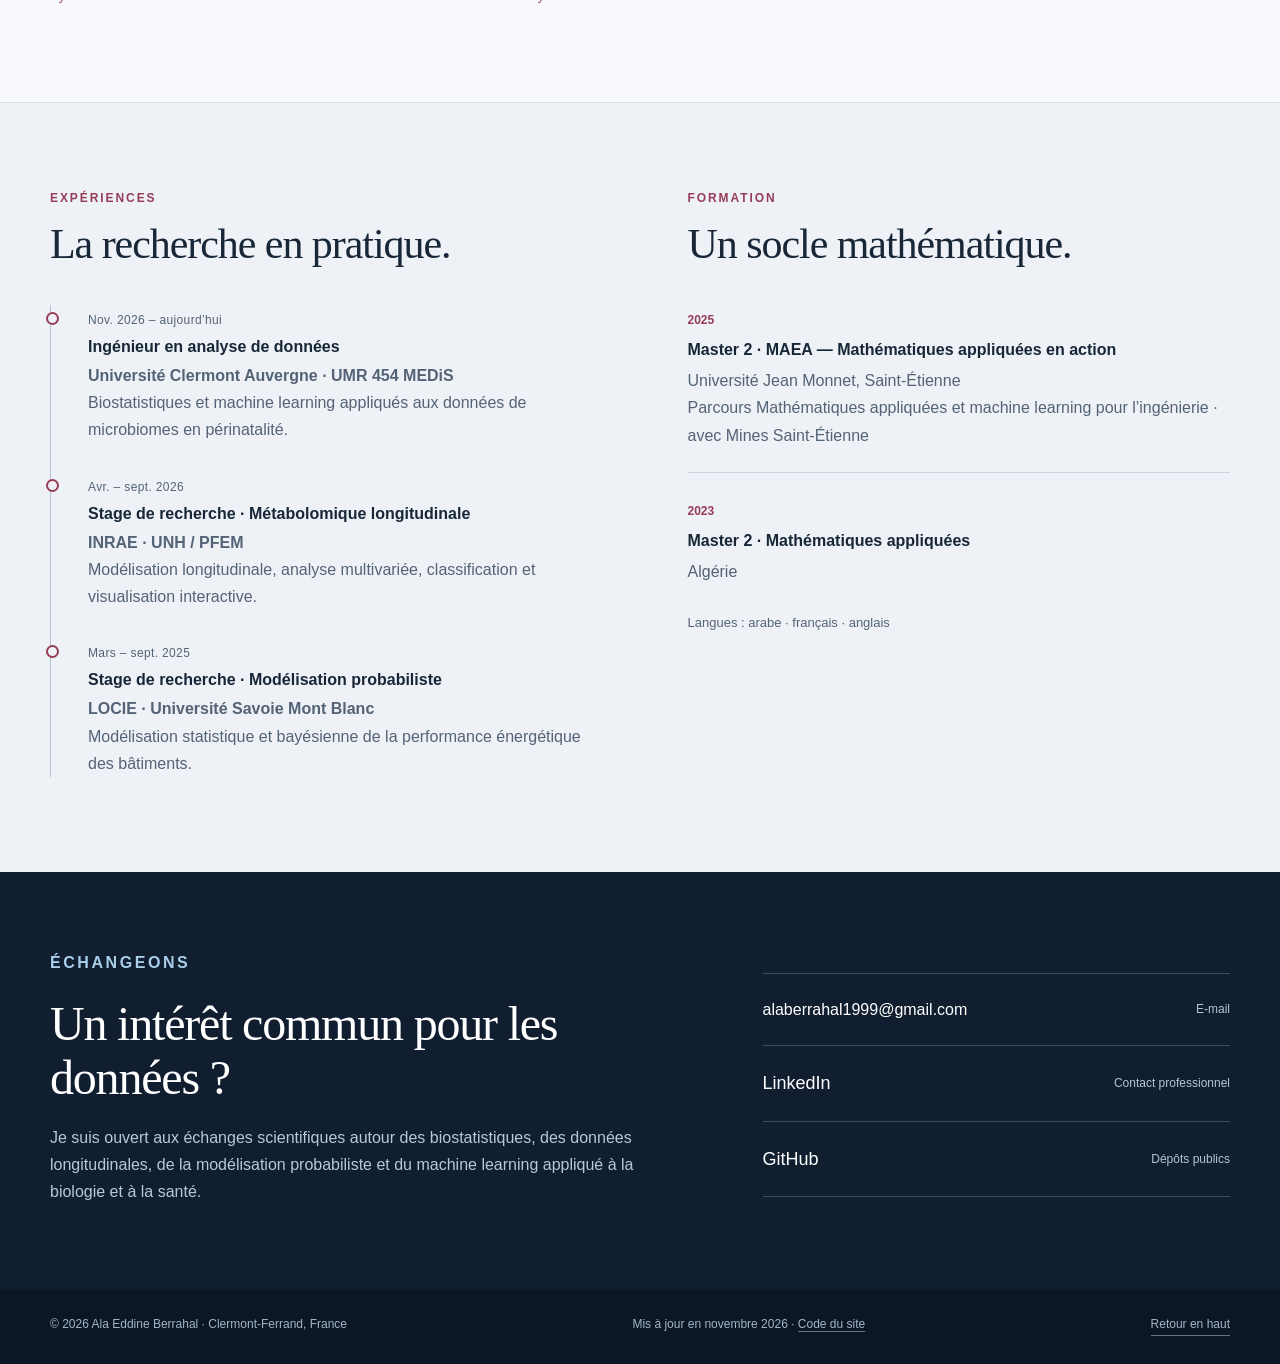
==== commit acdcb895: "Update professional identity, MAEA programme, contact links and original portrait" ====
--- a/fr/index.html
+++ b/fr/index.html
@@ -1,10 +1,10 @@
 <!doctype html>
 <html lang="fr"><head><meta charset="utf-8"><meta name="viewport" content="width=device-width, initial-scale=1"><title>Ala Eddine Berrahal | Biostatistiques &amp; Machine Learning</title><meta name="description" content="Ingénieur en analyse de données à l’Université Clermont Auvergne, UMR 454 MEDiS. Biostatistiques, métabolomique longitudinale et modélisation probabiliste. Python et R."><meta name="theme-color" content="#101e30"><link rel="canonical" href="https://alaberrahal.github.io/fr/"><link rel="alternate" hreflang="en" href="https://alaberrahal.github.io/"><link rel="alternate" hreflang="fr" href="https://alaberrahal.github.io/fr/"><link rel="alternate" hreflang="x-default" href="https://alaberrahal.github.io/"><meta property="og:type" content="website"><meta property="og:title" content="Ala Eddine Berrahal | Biostatistiques &amp; Machine Learning"><meta property="og:description" content="Ingénieur en analyse de données à l’Université Clermont Auvergne, UMR 454 MEDiS. Biostatistiques, métabolomique longitudinale et modélisation probabiliste. Python et R."><meta property="og:url" content="https://alaberrahal.github.io/fr/"><meta property="og:image" content="https://alaberrahal.github.io/assets/social-card.png"><meta property="og:image:width" content="1200"><meta property="og:image:height" content="630"><meta name="twitter:card" content="summary_large_image"><link rel="icon" type="image/svg+xml" href="../assets/favicon.svg"><link rel="stylesheet" href="../assets/style.css"><script src="../assets/main.js" defer></script></head>
 <body id="top"><a class="skip" href="#main">Aller au contenu</a><header class="site-header"><div class="wrap header-inner"><a class="brand" href="#top" aria-label="Ala Eddine Berrahal"><span class="monogram" aria-hidden="true">AB</span><span class="brand-name">Ala Eddine Berrahal<span class="brand-sub">Portfolio scientifique</span></span></a><nav class="main-nav" id="main-nav" aria-label="Navigation principale"><a href="#about">À propos</a><a href="#research">Travaux</a><a href="#experience">Parcours</a><a href="#contact">Contact</a></nav><div class="language" aria-label="Langue"><a href="../index.html" lang="en" hreflang="en">EN</a><span aria-hidden="true">/</span><a href="index.html" lang="fr" hreflang="fr" aria-current="page">FR</a></div><button class="menu-button" type="button" aria-controls="main-nav" aria-expanded="false" hidden>Menu</button></div></header>
-<main id="main"><section class="hero" aria-labelledby="hero-title"><div class="wrap"><div class="hero-main"><div class="hero-copy"><p class="eyebrow">Mathématiques appliquées · Données biologiques · Statistiques</p><h1 id="hero-title">Ala Eddine<br><em>Berrahal.</em></h1><p class="hero-role">Ingénieur en analyse de données à l’UCA / MEDiS</p><p class="hero-description">À l’interface des mathématiques appliquées et des données biologiques, j’utilise les statistiques et le machine learning pour étudier des systèmes complexes.</p><div class="hero-actions"><a class="button button-light" href="#research">Découvrir mes travaux</a><a class="button button-outline" href="https://www.linkedin.com/in/ala-eddine-berrahal-726a81327">Me contacter sur LinkedIn</a></div></div><div class="hero-art" aria-hidden="true"><img src="../assets/research-weave.svg" alt="" width="580" height="470"><span class="art-note">Mathématiques / biologie<br>comprendre la complexité</span></div></div><div class="affiliations"><div class="affiliation"><span>Poste actuel</span><strong>UCA · MEDiS</strong></div><div class="affiliation"><span>Stage 2026</span><strong>INRAE · UNH</strong></div><div class="affiliation"><span>Stage 2025</span><strong>LOCIE · USMB</strong></div></div></div></section>
+<main id="main"><section class="hero" aria-labelledby="hero-title"><div class="wrap"><div class="hero-main"><div class="hero-copy"><p class="eyebrow">Mathématiques appliquées · Données biologiques · Statistiques</p><h1 id="hero-title">Ala Eddine<br><em>Berrahal.</em></h1><p class="hero-role">Ingénieur en analyse de données à l’UCA / MEDiS</p><p class="hero-description">À l’interface des mathématiques appliquées et des données biologiques, j’utilise les statistiques et le machine learning pour étudier des systèmes complexes.</p><div class="hero-actions"><a class="button button-light" href="#research">Découvrir mes travaux</a><a class="button button-outline" href="https://www.linkedin.com/in/ala-berrahal-726a81327/">Me contacter sur LinkedIn</a></div></div><div class="hero-art portrait-panel"><img class="portrait" src="../assets/ala-berrahal.jpg" alt="Ala Eddine Berrahal" width="1538" height="2048" fetchpriority="high"><span class="portrait-caption">Clermont-Ferrand, France</span></div></div><div class="affiliations"><div class="affiliation"><span>Poste actuel</span><strong>UCA · MEDiS</strong></div><div class="affiliation"><span>Stage 2026</span><strong>INRAE · UNH</strong></div><div class="affiliation"><span>Stage 2025</span><strong>LOCIE · USMB</strong></div></div></div></section>
 <section class="intro-section" id="about" aria-labelledby="about-title"><div class="wrap section-split"><div class="section-label">Mon approche</div><div class="intro-copy"><h2 id="about-title">Des méthodes mathématiques.<br>Des questions biologiques.</h2><p>Ingénieur en analyse de données à l’Université Clermont Auvergne, au sein de l’UMR 454 MEDiS, je suis formé en mathématiques appliquées et en machine learning. Je développe et utilise des approches statistiques pour explorer des données complexes.</p><p>Mes stages à l’INRAE et au LOCIE m’ont amené à travailler sur la métabolomique longitudinale et la modélisation probabiliste de la performance énergétique des bâtiments. Ces applications nourrissent mon intérêt pour les mesures répétées, la variabilité entre individus, l’incertitude et l’interprétation des modèles.</p><div class="focus-note"><strong>Actuellement</strong><span>Biostatistiques et machine learning appliqués aux données de microbiomes, avec pour objectif de contribuer au développement de diagnostics prédictifs en périnatalité. Prise de poste en novembre 2026.</span></div></div></div></section>
-<section class="research-section" id="research" aria-labelledby="research-title"><div class="wrap"><div class="section-top"><div><p class="eyebrow">Travaux & applications</p><h2 id="research-title">Un parcours entre plusieurs domaines.</h2></div><p>Une sélection de mes expériences de recherche : la question scientifique, les méthodes et ma contribution pour chaque sujet.</p></div><div class="work-list"><article class="work-card"><div class="work-visual navy"><span class="visual-label">Poste actuel</span><svg viewBox="0 0 280 210" aria-hidden="true"><g fill="none" stroke="#a9cee9" stroke-width="1"><circle cx="145" cy="95" r="64"/><circle cx="145" cy="95" r="88"/><path d="M68 72 122 42 189 67 208 122 145 158 91 134Z M68 72 145 158 189 67 91 134 122 42 208 122Z"/></g><g fill="#edb5c4"><circle cx="68" cy="72" r="4"/><circle cx="122" cy="42" r="4"/><circle cx="189" cy="67" r="4"/><circle cx="208" cy="122" r="4"/><circle cx="145" cy="158" r="4"/><circle cx="91" cy="134" r="4"/></g></svg><span class="visual-domain">Microbiome<br>& santé</span></div><div class="work-body"><div class="work-meta"><span class="current">UCA · UMR 454 MEDiS</span><span>Novembre 2026 – aujourd’hui</span></div><h3>Apprentissage statistique pour les données de microbiomes</h3><p class="work-description">Biostatistiques et machine learning appliqués aux données biologiques, dans le cadre de recherches sur les diagnostics prédictifs en périnatalité.</p><ul class="tags"><li>Biostatistiques</li><li>Machine learning</li><li>Microbiome</li></ul><details class="work-details"><summary>Lire la présentation des travaux</summary><div class="detail-content"><h4>Question scientifique</h4><p>Comment les données de microbiomes peuvent-elles contribuer au développement d’approches prédictives en santé périnatale ?</p><h4>Approche</h4><p>Le poste associe l’analyse de données biologiques à la modélisation statistique et au machine learning. Mon travail initial porte sur la lecture bibliographique et la compréhension du contexte scientifique, des données et des méthodes existantes.</p><h4>Ma contribution</h4><p>Ingénieur en analyse de données au sein de l’UMR 454 MEDiS à l’Université Clermont Auvergne, sous la responsabilité du Pr Pierre Peyret. Le poste vient de commencer ; aucun résultat achevé n’est présenté ici.</p><p class="availability"><strong>Ressources publiques.</strong> Cette présentation décrit le périmètre scientifique de mon poste actuel. Aucune donnée ni aucun code de ce projet ne sont publiés sur ce portfolio.</p></div></details></div></article><article class="work-card"><div class="work-visual rose"><span class="visual-label">Stage de recherche</span><svg viewBox="0 0 280 210" aria-hidden="true"><g fill="none" stroke="#973d57" stroke-width="1.5"><path d="M12 147C60 144 59 35 115 49S172 166 267 91"/><path d="M12 133C65 126 71 64 122 78S186 131 267 121"/><path d="M12 161C71 160 68 106 132 118S190 184 267 145"/><path opacity=".3" d="M12 110H268M12 75H268M12 145H268"/></g></svg><span class="visual-domain">Métabolomique<br>longitudinale</span></div><div class="work-body"><div class="work-meta"><span class="">INRAE · UNH / PFEM</span><span>Avril – septembre 2026</span></div><h3>Comprendre les trajectoires métaboliques postprandiales</h3><p class="work-description">Analyse multivariée de données métabolomiques longitudinales pour caractériser les profils temporels et explorer les différences entre individus.</p><ul class="tags"><li>Modèles mixtes / LMMS</li><li>TimeOmics</li><li>Clustering</li><li>Python · R</li></ul><details class="work-details"><summary>Lire la présentation des travaux</summary><div class="detail-content"><h4>Question scientifique</h4><p>Comment résumer la dynamique de nombreux signaux métaboliques mesurés après un repas et identifier des groupes de profils temporels similaires ?</p><h4>Approche</h4><p>Modélisation longitudinale avec LMMS, intégration multivariée avec TimeOmics et classification PAM à partir de distances de Wasserstein et de Jensen–Shannon. La stabilité des groupes a été étudiée par bootstrap, avec des comparaisons ARI et Jaccard.</p><h4>Ma contribution</h4><p>J’ai travaillé sur le workflow d’analyse, la représentation et la classification des profils temporels et des individus, ainsi que sur des visualisations interactives avec Plotly. Python et R ont été reliés via rpy2. Encadrement scientifique : Etienne Jules, à l’Unité de Nutrition Humaine (UNH).</p><p class="availability"><strong>Ressources publiques.</strong> Il s’agit d’une synthèse méthodologique de mon stage. Les notebooks d’analyse originaux et les données biologiques ne sont pas inclus dans ce dépôt public.</p></div></details></div></article><article class="work-card"><div class="work-visual "><span class="visual-label">Stage de recherche</span><svg viewBox="0 0 280 210" aria-hidden="true"><g fill="none" stroke="#3f688a" stroke-width="1.5"><path d="M25 165V66L91 28 156 66V165ZM25 66 91 103 156 66M91 103V194L224 117V49L156 10 91 49"/><path opacity=".4" d="M48 79V150M68 91V163M115 88V159M136 77V147M179 72V125M201 60V114"/></g></svg><span class="visual-domain">Modélisation<br>probabiliste</span></div><div class="work-body"><div class="work-meta"><span class="">LOCIE · Université Savoie Mont Blanc</span><span>Mars – septembre 2025</span></div><h3>Modéliser la performance énergétique et ses incertitudes</h3><p class="work-description">Approches probabilistes pour les séries temporelles liées à l’énergie : structure temporelle, différences entre bâtiments et prise en compte de l’incertitude.</p><ul class="tags"><li>Modélisation bayésienne</li><li>PyMC</li><li>Séries temporelles</li><li>Processus gaussiens</li></ul><details class="work-details"><summary>Lire la présentation des travaux</summary><div class="detail-content"><h4>Question scientifique</h4><p>Comment prendre en compte la variation temporelle et l’incertitude dans l’analyse de la performance énergétique des bâtiments ?</p><h4>Approche</h4><p>Exploration de modèles linéaires généralisés et hiérarchiques, de modèles ARIMA/ARMAX, de processus gaussiens et de modèles de Markov cachés, avec des implémentations probabilistes sous PyMC.</p><h4>Ma contribution</h4><p>Stage de recherche au LOCIE, encadré par Simon Rouchier et Olivier Bodart, dans le cadre de mon Master en mathématiques appliquées et machine learning pour l’ingénierie.</p><p class="availability"><strong>Ressources publiques.</strong> Un dépôt public lié à ce stage est disponible : <a class="inline-link" href="https://github.com/AlaBerrahal/poem">poem</a>. Il s’agit d’un fork du <a class="inline-link" href="https://github.com/srouchier/poem">dépôt de Simon Rouchier</a> ; les auteurs et l’historique restent indiqués dans le dépôt.</p></div></details></div></article></div></div></section>
+<section class="research-section" id="research" aria-labelledby="research-title"><div class="wrap"><div class="section-top"><div><p class="eyebrow">Travaux & applications</p><h2 id="research-title">Un parcours entre plusieurs domaines.</h2></div><p>Une sélection de mes expériences de recherche : la question scientifique, les méthodes et ma contribution pour chaque sujet.</p></div><div class="work-list"><article class="work-card"><div class="work-visual navy"><span class="visual-label">Poste actuel</span><svg viewBox="0 0 280 210" aria-hidden="true"><g fill="none" stroke="#a9cee9" stroke-width="1"><circle cx="145" cy="95" r="64"/><circle cx="145" cy="95" r="88"/><path d="M68 72 122 42 189 67 208 122 145 158 91 134Z M68 72 145 158 189 67 91 134 122 42 208 122Z"/></g><g fill="#edb5c4"><circle cx="68" cy="72" r="4"/><circle cx="122" cy="42" r="4"/><circle cx="189" cy="67" r="4"/><circle cx="208" cy="122" r="4"/><circle cx="145" cy="158" r="4"/><circle cx="91" cy="134" r="4"/></g></svg><span class="visual-domain">Microbiome<br>& santé</span></div><div class="work-body"><div class="work-meta"><span class="current">UCA · UMR 454 MEDiS</span><span>Novembre 2026 – aujourd’hui</span></div><h3>Apprentissage statistique pour les données de microbiomes</h3><p class="work-description">Biostatistiques et machine learning appliqués aux données biologiques, dans le cadre de recherches sur les diagnostics prédictifs en périnatalité.</p><ul class="tags"><li>Biostatistiques</li><li>Machine learning</li><li>Microbiome</li></ul><details class="work-details"><summary>Lire la présentation des travaux</summary><div class="detail-content"><h4>Question scientifique</h4><p>Comment les données de microbiomes peuvent-elles contribuer au développement d’approches prédictives en santé périnatale ?</p><h4>Approche</h4><p>Le poste associe l’analyse de données biologiques à la modélisation statistique et au machine learning. Mon travail initial porte sur la lecture bibliographique et la compréhension du contexte scientifique, des données et des méthodes existantes.</p><h4>Ma contribution</h4><p>Ingénieur en analyse de données au sein de l’UMR 454 MEDiS à l’Université Clermont Auvergne, sous la responsabilité du Pr Pierre Peyret. Le poste vient de commencer ; aucun résultat achevé n’est présenté ici.</p><p class="availability"><strong>Ressources publiques.</strong> Cette présentation décrit le périmètre scientifique de mon poste actuel. Aucune donnée ni aucun code de ce projet ne sont publiés sur ce portfolio.</p></div></details></div></article><article class="work-card"><div class="work-visual rose"><span class="visual-label">Stage de recherche</span><svg viewBox="0 0 280 210" aria-hidden="true"><g fill="none" stroke="#973d57" stroke-width="1.5"><path d="M12 147C60 144 59 35 115 49S172 166 267 91"/><path d="M12 133C65 126 71 64 122 78S186 131 267 121"/><path d="M12 161C71 160 68 106 132 118S190 184 267 145"/><path opacity=".3" d="M12 110H268M12 75H268M12 145H268"/></g></svg><span class="visual-domain">Métabolomique<br>longitudinale</span></div><div class="work-body"><div class="work-meta"><span class="">INRAE · UNH / PFEM</span><span>Avril – septembre 2026</span></div><h3>Comprendre les trajectoires métaboliques postprandiales</h3><p class="work-description">Analyse multivariée de données métabolomiques longitudinales pour caractériser les profils temporels et explorer les différences entre individus.</p><ul class="tags"><li>Modèles mixtes / LMMS</li><li>TimeOmics</li><li>Clustering</li><li>Python · R</li></ul><details class="work-details"><summary>Lire la présentation des travaux</summary><div class="detail-content"><h4>Question scientifique</h4><p>Comment résumer la dynamique de nombreux signaux métaboliques mesurés après un repas et identifier des groupes de profils temporels similaires ?</p><h4>Approche</h4><p>Modélisation longitudinale avec LMMS, intégration multivariée avec TimeOmics et classification PAM à partir de distances de Wasserstein et de Jensen–Shannon. La stabilité des groupes a été étudiée par bootstrap, avec des comparaisons ARI et Jaccard.</p><h4>Ma contribution</h4><p>J’ai travaillé sur le workflow d’analyse, la représentation et la classification des profils temporels et des individus, ainsi que sur des visualisations interactives avec Plotly. Python et R ont été reliés via rpy2. Encadrement scientifique : Etienne Jules, à l’Unité de Nutrition Humaine (UNH).</p><p class="availability"><strong>Ressources publiques.</strong> Il s’agit d’une synthèse méthodologique de mon stage. Les notebooks d’analyse originaux et les données biologiques ne sont pas inclus dans ce dépôt public.</p></div></details></div></article><article class="work-card"><div class="work-visual "><span class="visual-label">Stage de recherche</span><svg viewBox="0 0 280 210" aria-hidden="true"><g fill="none" stroke="#3f688a" stroke-width="1.5"><path d="M25 165V66L91 28 156 66V165ZM25 66 91 103 156 66M91 103V194L224 117V49L156 10 91 49"/><path opacity=".4" d="M48 79V150M68 91V163M115 88V159M136 77V147M179 72V125M201 60V114"/></g></svg><span class="visual-domain">Modélisation<br>probabiliste</span></div><div class="work-body"><div class="work-meta"><span class="">LOCIE · Université Savoie Mont Blanc</span><span>Mars – septembre 2025</span></div><h3>Modéliser la performance énergétique et ses incertitudes</h3><p class="work-description">Approches probabilistes pour les séries temporelles liées à l’énergie : structure temporelle, différences entre bâtiments et prise en compte de l’incertitude.</p><ul class="tags"><li>Modélisation bayésienne</li><li>PyMC</li><li>Séries temporelles</li><li>Processus gaussiens</li></ul><details class="work-details"><summary>Lire la présentation des travaux</summary><div class="detail-content"><h4>Question scientifique</h4><p>Comment prendre en compte la variation temporelle et l’incertitude dans l’analyse de la performance énergétique des bâtiments ?</p><h4>Approche</h4><p>Exploration de modèles linéaires généralisés et hiérarchiques, de modèles ARIMA/ARMAX, de processus gaussiens et de modèles de Markov cachés, avec des implémentations probabilistes sous PyMC.</p><h4>Ma contribution</h4><p>Stage de recherche au LOCIE, encadré par Simon Rouchier et Olivier Bodart, dans le cadre de mon Master en mathématiques appliquées et machine learning pour l’ingénierie.</p><p class="availability"><strong>Ressources publiques.</strong> Mes notebooks de recherche liés à ce stage sont disponibles dans la branche <a class="inline-link" href="https://github.com/AlaBerrahal/poem/tree/my_code">poem · my_code</a>. Il s’agit d’un fork du <a class="inline-link" href="https://github.com/srouchier/poem">dépôt de Simon Rouchier</a> ; les auteurs et l’historique restent indiqués dans le dépôt.</p></div></details></div></article></div></div></section>
 <section class="skills-section" id="methods" aria-labelledby="skills-title"><div class="wrap"><div class="skills-heading"><div><p class="eyebrow">Méthodes & outils</p><h2 id="skills-title">Une base statistique.<br>Des outils concrets.</h2></div><p>Des méthodes utilisées au fil de ma formation et de mes expériences de recherche, choisies selon la question et la structure des données.</p></div><div class="skill-grid"><article class="skill-group"><h3>Modélisation statistique et probabiliste</h3><p>Modèles mixtes et hiérarchiques, analyse longitudinale, modèles linéaires généralisés, inférence bayésienne, processus gaussiens et séries temporelles.</p><div class="skill-tools">PyMC · ArviZ · lmms</div></article><article class="skill-group"><h3>Machine learning et analyse multivariée</h3><p>Régression régularisée, machines à vecteurs de support, forêts aléatoires, réduction de dimension, classification non supervisée et réseaux de neurones.</p><div class="skill-tools">scikit-learn · PyTorch · TensorFlow/Keras · mixOmics</div></article><article class="skill-group"><h3>Calcul scientifique et visualisation</h3><p>Préparation et exploration des données, workflows Python–R et visualisations interactives pour présenter les résultats des analyses.</p><div class="skill-tools">Python · R · pandas · NumPy · Plotly · Git</div></article></div></div></section>
-<section class="experience-section" id="experience" aria-labelledby="experience-title"><div class="wrap experience-grid"><div><p class="eyebrow">Expériences</p><h2 id="experience-title">La recherche en pratique.</h2><ol class="timeline"><li><time>Nov. 2026 – aujourd’hui</time><h3>Ingénieur en analyse de données</h3><p><strong>Université Clermont Auvergne · UMR 454 MEDiS</strong><br>Biostatistiques et machine learning appliqués aux données de microbiomes en périnatalité.</p></li><li><time>Avr. – sept. 2026</time><h3>Stage de recherche · Métabolomique longitudinale</h3><p><strong>INRAE · UNH / PFEM</strong><br>Modélisation longitudinale, analyse multivariée, classification et visualisation interactive.</p></li><li><time>Mars – sept. 2025</time><h3>Stage de recherche · Modélisation probabiliste</h3><p><strong>LOCIE · Université Savoie Mont Blanc</strong><br>Modélisation statistique et bayésienne de la performance énergétique des bâtiments.</p></li></ol></div><div><p class="eyebrow">Formation</p><h2>Un socle mathématique.</h2><div class="education"><article><time>2025</time><h3>Master 2 · Mathématiques appliquées et machine learning pour l’ingénierie</h3><p>Université Jean Monnet, Saint-Étienne<br>MAMLI · Parcours Math en Action, avec Mines Saint-Étienne</p></article><article><time>2023</time><h3>Master 2 · Mathématiques appliquées</h3><p>Algérie</p></article></div><p class="languages">Langues : arabe · français · anglais</p></div></div></section>
-<section class="contact-section" id="contact" aria-labelledby="contact-title"><div class="wrap contact-grid"><div><p class="eyebrow">Échangeons</p><h2 id="contact-title">Un intérêt commun pour les données ?</h2><p>Je suis ouvert aux échanges scientifiques autour des biostatistiques, des données longitudinales, de la modélisation probabiliste et du machine learning appliqué à la biologie et à la santé.</p></div><div class="contact-links"><a class="contact-link" href="https://www.linkedin.com/in/ala-eddine-berrahal-726a81327">LinkedIn<span>Contact professionnel</span></a><a class="contact-link" href="https://github.com/AlaBerrahal">GitHub<span>Dépôts publics</span></a></div></div></section></main>
+<section class="experience-section" id="experience" aria-labelledby="experience-title"><div class="wrap experience-grid"><div><p class="eyebrow">Expériences</p><h2 id="experience-title">La recherche en pratique.</h2><ol class="timeline"><li><time>Nov. 2026 – aujourd’hui</time><h3>Ingénieur en analyse de données</h3><p><strong>Université Clermont Auvergne · UMR 454 MEDiS</strong><br>Biostatistiques et machine learning appliqués aux données de microbiomes en périnatalité.</p></li><li><time>Avr. – sept. 2026</time><h3>Stage de recherche · Métabolomique longitudinale</h3><p><strong>INRAE · UNH / PFEM</strong><br>Modélisation longitudinale, analyse multivariée, classification et visualisation interactive.</p></li><li><time>Mars – sept. 2025</time><h3>Stage de recherche · Modélisation probabiliste</h3><p><strong>LOCIE · Université Savoie Mont Blanc</strong><br>Modélisation statistique et bayésienne de la performance énergétique des bâtiments.</p></li></ol></div><div><p class="eyebrow">Formation</p><h2>Un socle mathématique.</h2><div class="education"><article><time>2025</time><h3>Master 2 · MAEA — Mathématiques appliquées en action</h3><p>Université Jean Monnet, Saint-Étienne<br>Parcours Mathématiques appliquées et machine learning pour l’ingénierie · avec Mines Saint-Étienne</p></article><article><time>2023</time><h3>Master 2 · Mathématiques appliquées</h3><p>Algérie</p></article></div><p class="languages">Langues : arabe · français · anglais</p></div></div></section>
+<section class="contact-section" id="contact" aria-labelledby="contact-title"><div class="wrap contact-grid"><div><p class="eyebrow">Échangeons</p><h2 id="contact-title">Un intérêt commun pour les données ?</h2><p>Je suis ouvert aux échanges scientifiques autour des biostatistiques, des données longitudinales, de la modélisation probabiliste et du machine learning appliqué à la biologie et à la santé.</p></div><div class="contact-links"><a class="contact-link contact-email" href="mailto:alaberrahal1999@gmail.com">alaberrahal1999@gmail.com<span>E-mail</span></a><a class="contact-link" href="https://www.linkedin.com/in/ala-berrahal-726a81327/">LinkedIn<span>Contact professionnel</span></a><a class="contact-link" href="https://github.com/AlaBerrahal">GitHub<span>Dépôts publics</span></a></div></div></section></main>
 <footer class="footer"><div class="wrap footer-inner"><p>© 2026 Ala Eddine Berrahal · Clermont-Ferrand, France</p><p>Mis à jour en novembre 2026 · <a href="https://github.com/AlaBerrahal/alaberrahal.github.io">Code du site</a></p><a class="top-link" href="#top">Retour en haut</a></div></footer></body></html>
--- a/assets/style.css
+++ b/assets/style.css
@@ -8,3 +8,12 @@
 [hidden]{display:none!important}@media(max-width:760px){html:not(.js) .main-nav{display:flex;position:static;order:3;flex-basis:100%;padding:0}html:not(.js) .header-inner{height:auto;min-height:75px;flex-wrap:wrap;padding:15px 0}}
 
 .hero-description,.intro-copy p,.work-description,.detail-content,.skill-group p,.timeline p,.education p,.contact-section p,.section-top>p,.skills-heading p{font-size:1rem}.tags li{font-size:.75rem}.work-meta,.visual-label,.affiliation span,.eyebrow{font-size:.75rem}@media(max-width:760px){.hero .eyebrow,.work-meta,.affiliation span,.tags li,.footer{font-size:.75rem}.brand-sub{font-size:.6875rem}.hero-description,.intro-copy p,.work-description,.detail-content,.skill-group p,.timeline p,.education p,.contact-section p,.section-top>p,.skills-heading p{font-size:1rem}}
+
+/* Keep the original portrait unfiltered; use layout cropping only. */
+.hero-art.portrait-panel{flex-direction:column;gap:15px;padding:0 12px 0 32px;align-items:center;justify-content:center}
+.hero-art img.portrait{width:100%;max-width:345px;height:430px;object-fit:cover;object-position:50% 42%;margin:0;opacity:1;border:1px solid #73859a}
+.portrait-caption{font-size:.75rem;color:#b9c8d7;letter-spacing:.06em}
+.contact-email{font-size:1rem;overflow-wrap:anywhere;gap:12px}.contact-email span{flex-shrink:0}
+@media(max-width:1050px) and (min-width:761px){.hero-art img.portrait{height:360px}.hero-art.portrait-panel{padding-left:0}}
+@media(max-width:760px){.hero-art.portrait-panel{position:static;opacity:1;pointer-events:auto;width:100%;height:auto;padding:35px 0 0;align-items:flex-start}.hero-art img.portrait{width:190px;height:235px;object-position:50% 40%}.portrait-caption{font-size:.75rem}.hero-main{display:block}.contact-email{font-size:.9rem}}
+@media print{.hero-art.portrait-panel{display:none}}
